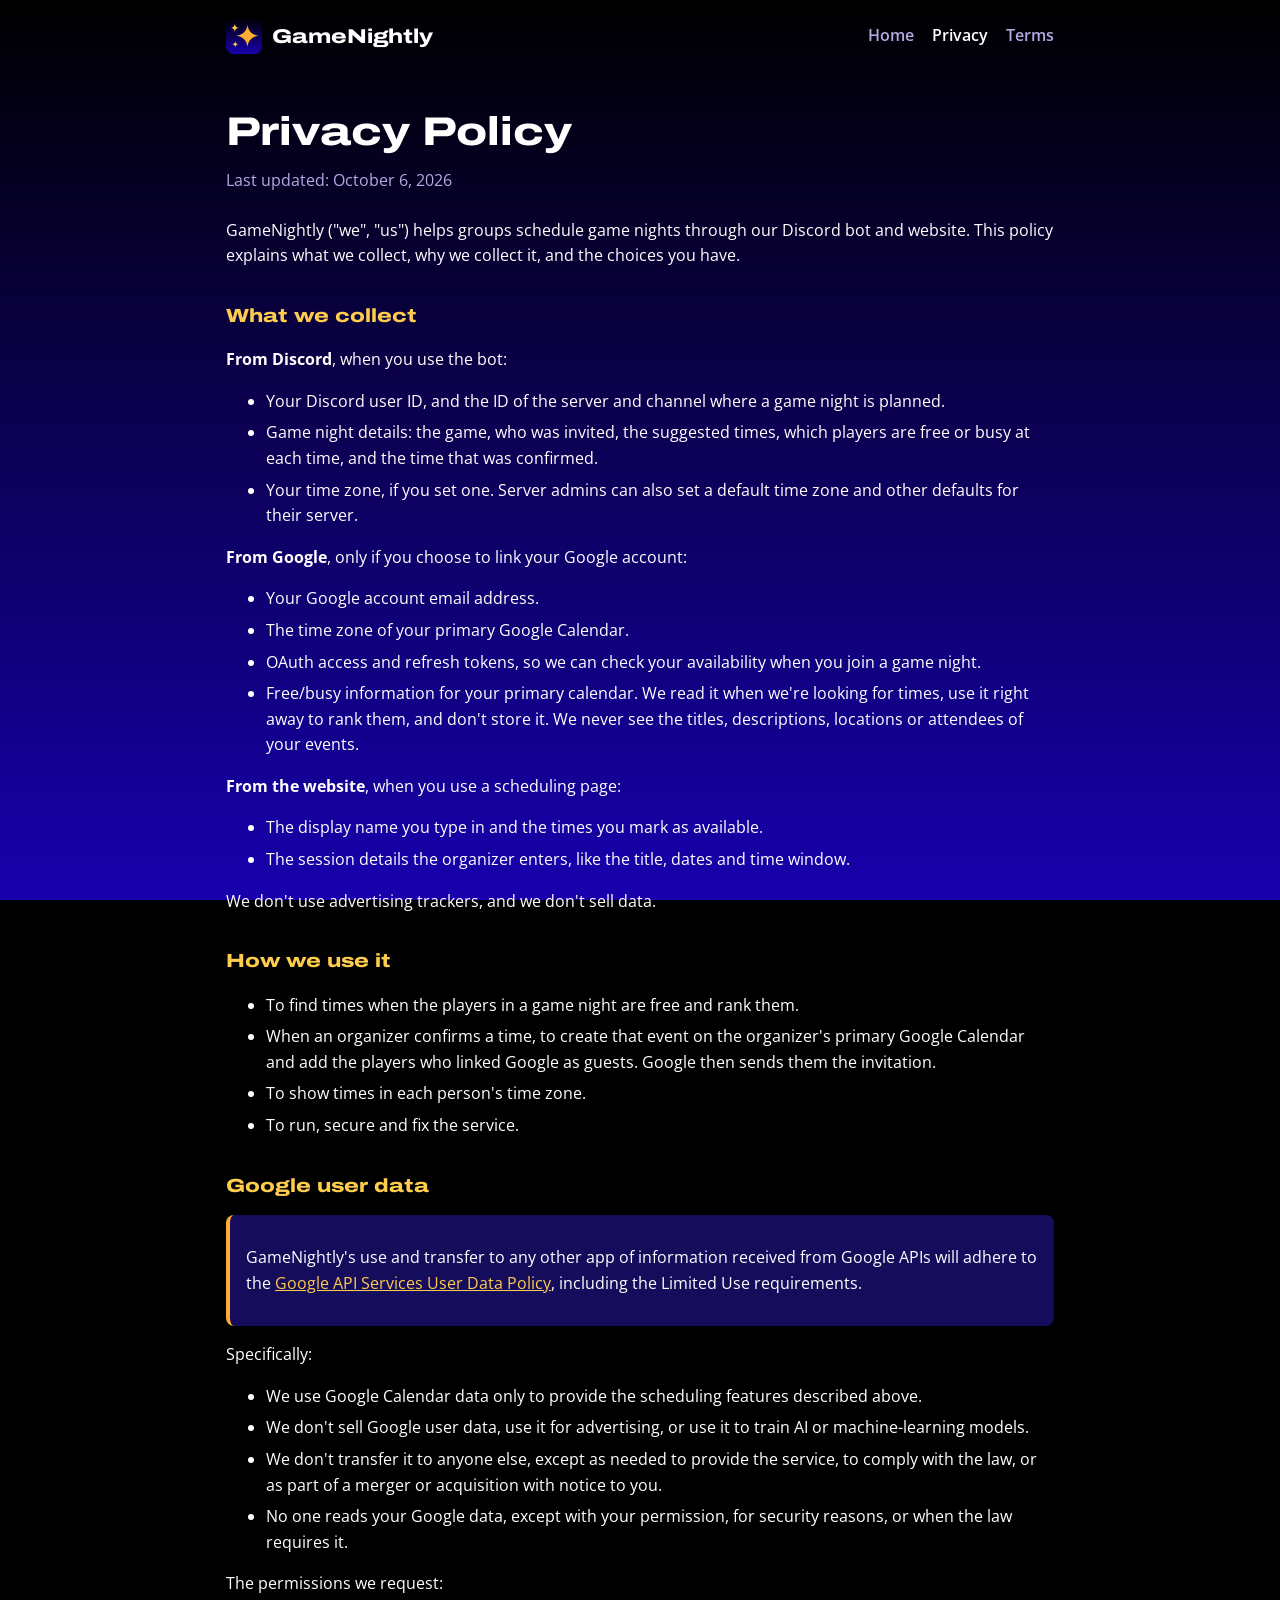
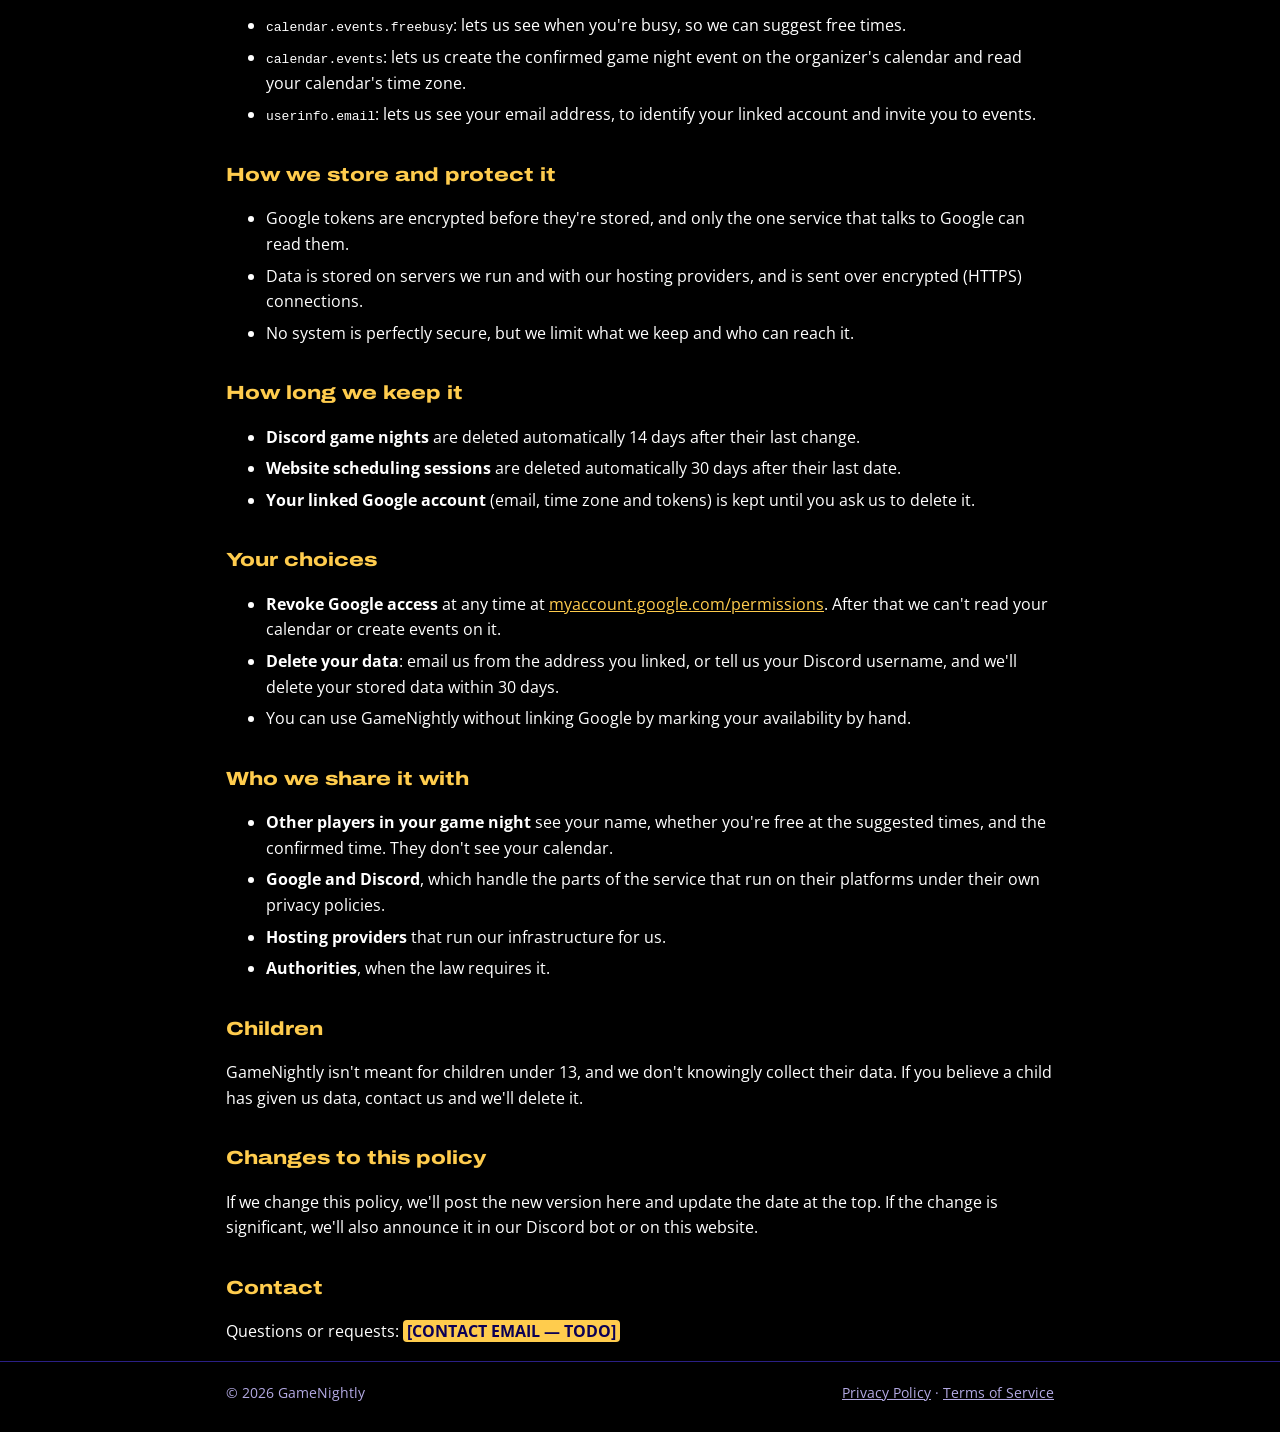
==== privacy.html @ 2a44a175 "GameNightly public site: homepage, privacy policy, terms, logo Addresses ryanhockstad/gamenight#2, #" ====
<!doctype html>
<html lang="en">
<head>
  <meta charset="utf-8" />
  <meta name="viewport" content="width=device-width, initial-scale=1" />
  <title>Privacy Policy · GameNightly</title>
  <link rel="icon" type="image/svg+xml" href="favicon.svg" />
  <link rel="preconnect" href="https://fonts.googleapis.com" />
  <link rel="preconnect" href="https://fonts.gstatic.com" crossorigin />
  <link href="https://fonts.googleapis.com/css2?family=Archivo:wdth,wght@125,800&family=Open+Sans:wght@400;600;700&display=swap" rel="stylesheet" />
  <link rel="stylesheet" href="styles.css" />
</head>
<body>
  <header class="site-header">
    <div class="wrap">
      <a class="brand" href="./"><img src="assets/logo.svg" alt="" /><span>GameNightly</span></a>
      <nav><a href="./">Home</a><a href="privacy.html" aria-current="page">Privacy</a><a href="terms.html">Terms</a></nav>
    </div>
  </header>

  <main class="wrap doc">
    <h1>Privacy Policy</h1>
    <p class="meta">Last updated: October 6, 2026</p>

    <p>GameNightly ("we", "us") helps groups schedule game nights through our Discord bot and website. This policy explains what we collect, why we collect it, and the choices you have.</p>

    <h2>What we collect</h2>
    <p><strong>From Discord</strong>, when you use the bot:</p>
    <ul>
      <li>Your Discord user ID, and the ID of the server and channel where a game night is planned.</li>
      <li>Game night details: the game, who was invited, the suggested times, which players are free or busy at each time, and the time that was confirmed.</li>
      <li>Your time zone, if you set one. Server admins can also set a default time zone and other defaults for their server.</li>
    </ul>
    <p><strong>From Google</strong>, only if you choose to link your Google account:</p>
    <ul>
      <li>Your Google account email address.</li>
      <li>The time zone of your primary Google Calendar.</li>
      <li>OAuth access and refresh tokens, so we can check your availability when you join a game night.</li>
      <li>Free/busy information for your primary calendar. We read it when we're looking for times, use it right away to rank them, and don't store it. We never see the titles, descriptions, locations or attendees of your events.</li>
    </ul>
    <p><strong>From the website</strong>, when you use a scheduling page:</p>
    <ul>
      <li>The display name you type in and the times you mark as available.</li>
      <li>The session details the organizer enters, like the title, dates and time window.</li>
    </ul>
    <p>We don't use advertising trackers, and we don't sell data.</p>

    <h2>How we use it</h2>
    <ul>
      <li>To find times when the players in a game night are free and rank them.</li>
      <li>When an organizer confirms a time, to create that event on the organizer's primary Google Calendar and add the players who linked Google as guests. Google then sends them the invitation.</li>
      <li>To show times in each person's time zone.</li>
      <li>To run, secure and fix the service.</li>
    </ul>

    <h2>Google user data</h2>
    <div class="callout">
      <p>GameNightly's use and transfer to any other app of information received from Google APIs will adhere to the <a href="https://developers.google.com/terms/api-services-user-data-policy">Google API Services User Data Policy</a>, including the Limited Use requirements.</p>
    </div>
    <p>Specifically:</p>
    <ul>
      <li>We use Google Calendar data only to provide the scheduling features described above.</li>
      <li>We don't sell Google user data, use it for advertising, or use it to train AI or machine-learning models.</li>
      <li>We don't transfer it to anyone else, except as needed to provide the service, to comply with the law, or as part of a merger or acquisition with notice to you.</li>
      <li>No one reads your Google data, except with your permission, for security reasons, or when the law requires it.</li>
    </ul>
    <p>The permissions we request:</p>
    <ul>
      <li><code>calendar.events.freebusy</code>: lets us see when you're busy, so we can suggest free times.</li>
      <li><code>calendar.events</code>: lets us create the confirmed game night event on the organizer's calendar and read your calendar's time zone.</li>
      <li><code>userinfo.email</code>: lets us see your email address, to identify your linked account and invite you to events.</li>
    </ul>

    <h2>How we store and protect it</h2>
    <ul>
      <li>Google tokens are encrypted before they're stored, and only the one service that talks to Google can read them.</li>
      <li>Data is stored on servers we run and with our hosting providers, and is sent over encrypted (HTTPS) connections.</li>
      <li>No system is perfectly secure, but we limit what we keep and who can reach it.</li>
    </ul>

    <h2>How long we keep it</h2>
    <ul>
      <li><strong>Discord game nights</strong> are deleted automatically 14 days after their last change.</li>
      <li><strong>Website scheduling sessions</strong> are deleted automatically 30 days after their last date.</li>
      <li><strong>Your linked Google account</strong> (email, time zone and tokens) is kept until you ask us to delete it.</li>
    </ul>

    <h2>Your choices</h2>
    <ul>
      <li><strong>Revoke Google access</strong> at any time at <a href="https://myaccount.google.com/permissions">myaccount.google.com/permissions</a>. After that we can't read your calendar or create events on it.</li>
      <li><strong>Delete your data</strong>: email us from the address you linked, or tell us your Discord username, and we'll delete your stored data within 30 days.</li>
      <li>You can use GameNightly without linking Google by marking your availability by hand.</li>
    </ul>

    <h2>Who we share it with</h2>
    <ul>
      <li><strong>Other players in your game night</strong> see your name, whether you're free at the suggested times, and the confirmed time. They don't see your calendar.</li>
      <li><strong>Google and Discord</strong>, which handle the parts of the service that run on their platforms under their own privacy policies.</li>
      <li><strong>Hosting providers</strong> that run our infrastructure for us.</li>
      <li><strong>Authorities</strong>, when the law requires it.</li>
    </ul>

    <h2>Children</h2>
    <p>GameNightly isn't meant for children under 13, and we don't knowingly collect their data. If you believe a child has given us data, contact us and we'll delete it.</p>

    <h2>Changes to this policy</h2>
    <p>If we change this policy, we'll post the new version here and update the date at the top. If the change is significant, we'll also announce it in our Discord bot or on this website.</p>

    <h2>Contact</h2>
    <p>Questions or requests: <span class="todo">[CONTACT EMAIL — TODO]</span></p>
  </main>

  <footer class="site-footer">
    <div class="wrap">
      <span>© 2026 GameNightly</span>
      <span><a href="privacy.html">Privacy Policy</a> · <a href="terms.html">Terms of Service</a></span>
    </div>
  </footer>
</body>
</html>
---- styles.css ----
/* Brand tokens match gamenight/web/src/styles.css (GameNightly web app). */
:root {
  --night-top: #000000;
  --night-bottom: #1800ad;
  --purple: #8c52ff;
  --orange: #ffac33;
  --yellow: #ffcc4d;
  --surface: #0c0540;
  --surface-2: #150c5c;
  --border: #2a1f85;
  --text: #ffffff;
  --muted: #b3a9e3;
  --ink: #0c0055;
  --radius: 14px;
  --font-display: "Archivo", "Arial Black", sans-serif;
  --font-body: "Open Sans", ui-sans-serif, system-ui, -apple-system, "Segoe UI", sans-serif;

  color-scheme: dark;
  font-family: var(--font-body);
  color: var(--text);
  line-height: 1.6;
  -webkit-font-smoothing: antialiased;
}

* { box-sizing: border-box; }

body {
  margin: 0;
  min-height: 100vh;
  display: flex;
  flex-direction: column;
  background: linear-gradient(180deg, var(--night-top) 0%, var(--night-bottom) 100%) fixed;
  background-color: var(--night-top);
}

a { color: var(--yellow); }
a:hover { color: var(--orange); }

.wrap { width: 100%; max-width: 860px; margin: 0 auto; padding: 0 16px; }

/* Header / footer */
.site-header { padding: 18px 0; }
.site-header .wrap { display: flex; align-items: center; justify-content: space-between; gap: 16px; flex-wrap: wrap; }
.brand { display: flex; align-items: center; gap: 10px; text-decoration: none; color: var(--text); }
.brand img { width: 36px; height: 36px; }
.brand span, h1, h2 { font-family: var(--font-display); font-stretch: 125%; font-weight: 800; }
.brand span { font-size: 20px; }
nav { display: flex; gap: 18px; }
nav a { color: var(--muted); text-decoration: none; font-weight: 600; }
nav a:hover, nav a[aria-current="page"] { color: var(--text); }

main { flex: 1; padding-bottom: 48px; }

.site-footer { border-top: 1px solid var(--border); padding: 20px 0 28px; color: var(--muted); font-size: 14px; }
.site-footer .wrap { display: flex; justify-content: space-between; gap: 12px; flex-wrap: wrap; }
.site-footer a { color: var(--muted); }

/* Home */
.hero { text-align: center; padding: 48px 0 32px; }
.hero img { width: 120px; height: 120px; }
.hero h1 { font-size: clamp(34px, 8vw, 56px); line-height: 1.1; margin: 20px 0 12px; }
.hero p { font-size: 19px; color: var(--muted); max-width: 560px; margin: 0 auto; }

section { margin-top: 40px; }
h2 { font-size: 22px; margin: 0 0 14px; color: var(--yellow); }

.steps { list-style: none; padding: 0; margin: 0; display: grid; grid-template-columns: 1fr; gap: 14px; }
@media (min-width: 720px) { .steps { grid-template-columns: repeat(3, 1fr); } }
.steps li, .card { background: var(--surface); border: 1px solid var(--border); border-radius: var(--radius); padding: 18px; }
.steps b { display: block; color: var(--orange); margin-bottom: 4px; }

.scopes { width: 100%; border-collapse: collapse; background: var(--surface); border-radius: var(--radius); overflow: hidden; }
.scopes th, .scopes td { text-align: left; vertical-align: top; padding: 12px 14px; border-bottom: 1px solid var(--border); }
.scopes th { background: var(--surface-2); font-size: 14px; color: var(--muted); }
.scopes tr:last-child td { border-bottom: 0; }
.scopes code { font-size: 13px; color: var(--yellow); overflow-wrap: anywhere; }

@media (max-width: 600px) {
  .scopes thead { display: none; }
  .scopes tr { display: block; border-bottom: 1px solid var(--border); }
  .scopes td { display: block; border: 0; padding: 6px 14px; }
  .scopes td:first-child { padding-top: 14px; }
  .scopes td:last-child { padding-bottom: 14px; }
}

/* Legal pages */
.doc h1 { font-size: clamp(28px, 6vw, 40px); margin: 28px 0 4px; }
.doc .meta { color: var(--muted); margin: 0 0 24px; }
.doc h2 { font-size: 19px; margin-top: 32px; }
.doc li { margin-bottom: 6px; }
.callout { background: var(--surface-2); border-left: 4px solid var(--orange); border-radius: 8px; padding: 14px 16px; }
.todo { background: var(--yellow); color: var(--ink); padding: 0 4px; border-radius: 4px; font-weight: 700; }
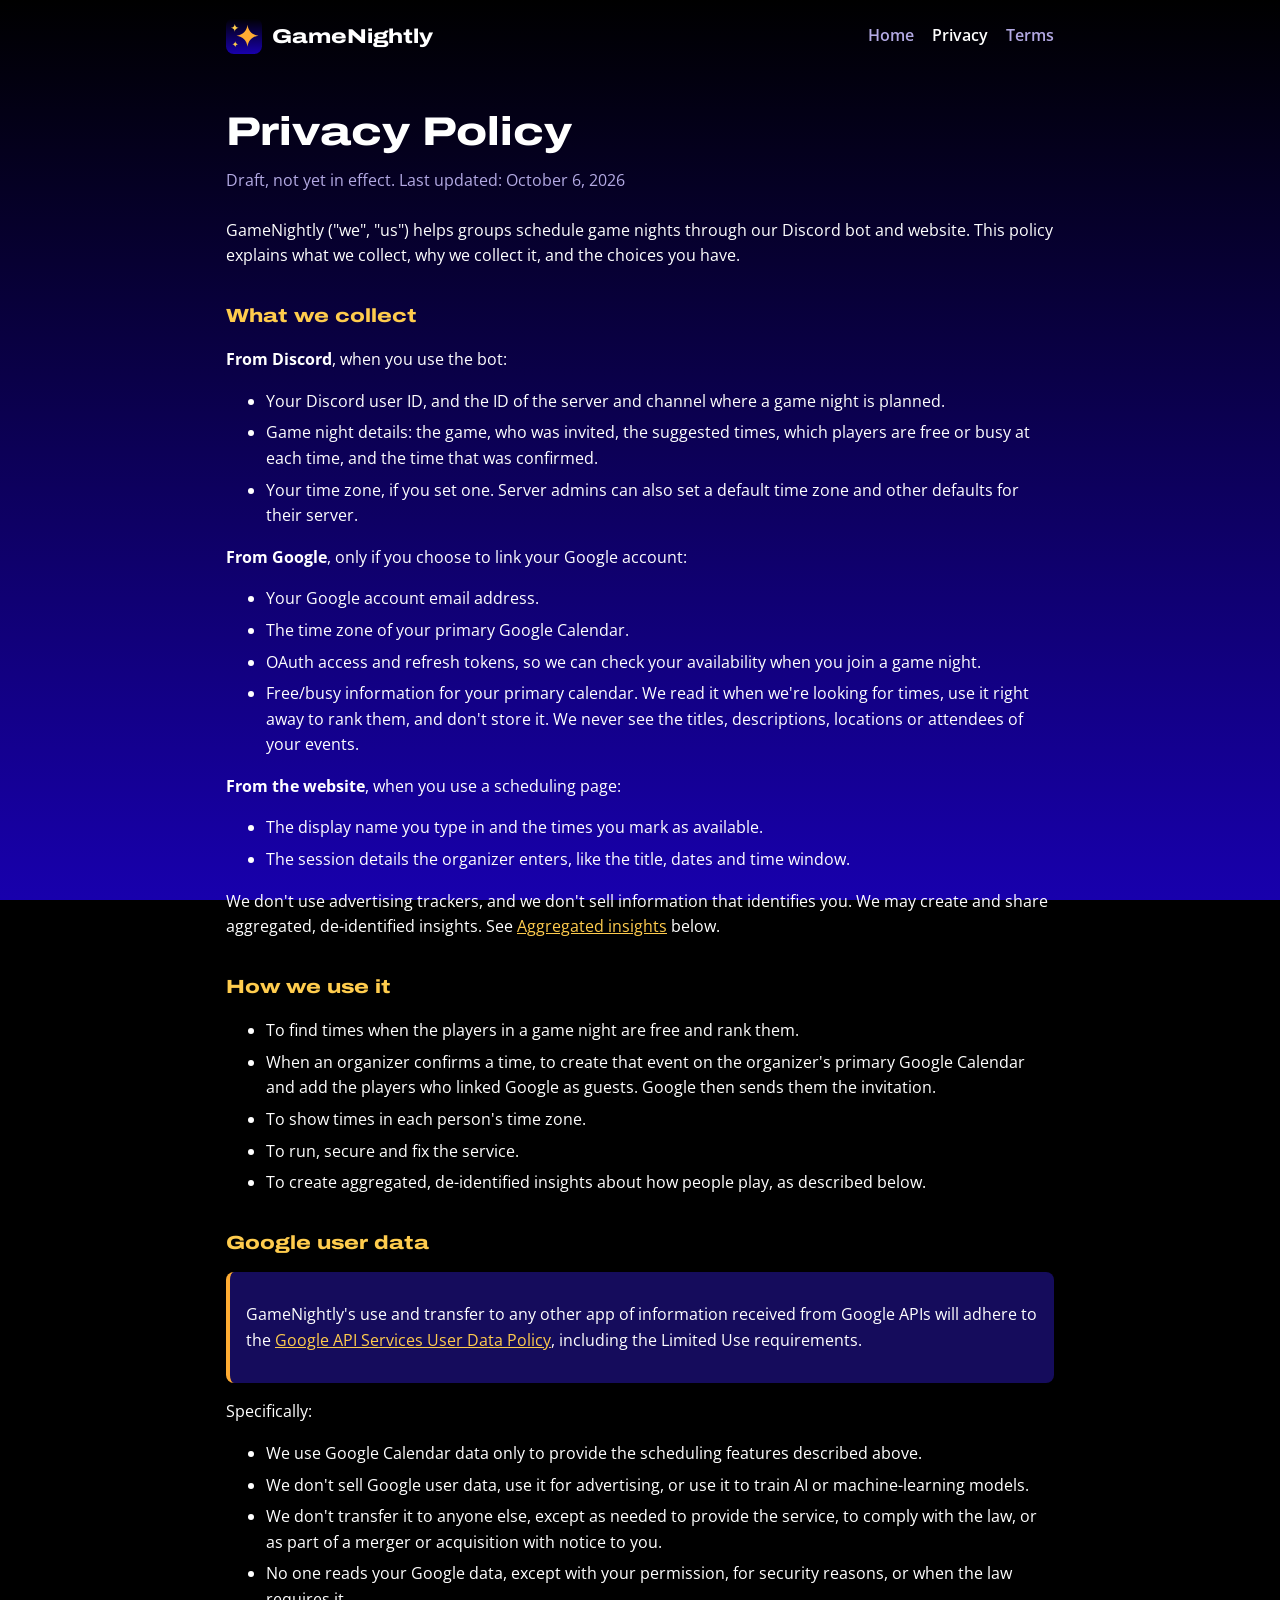
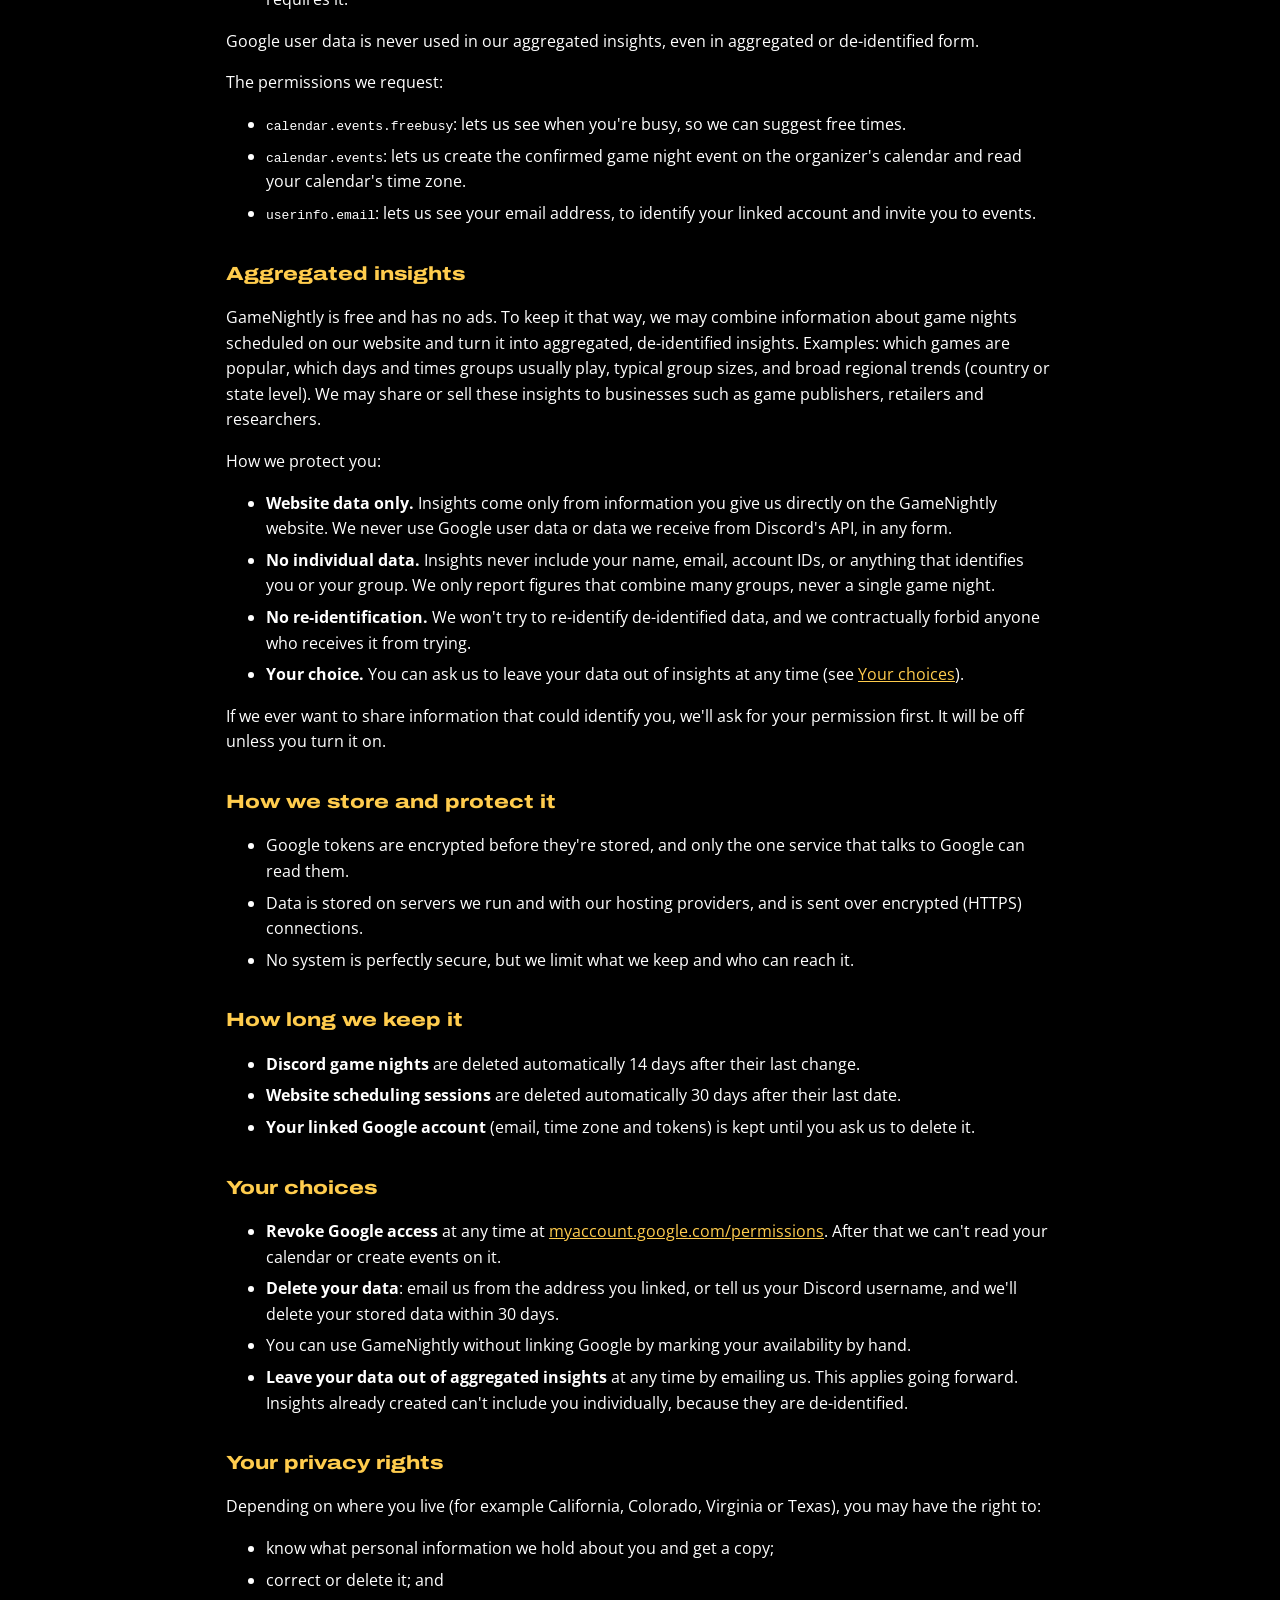
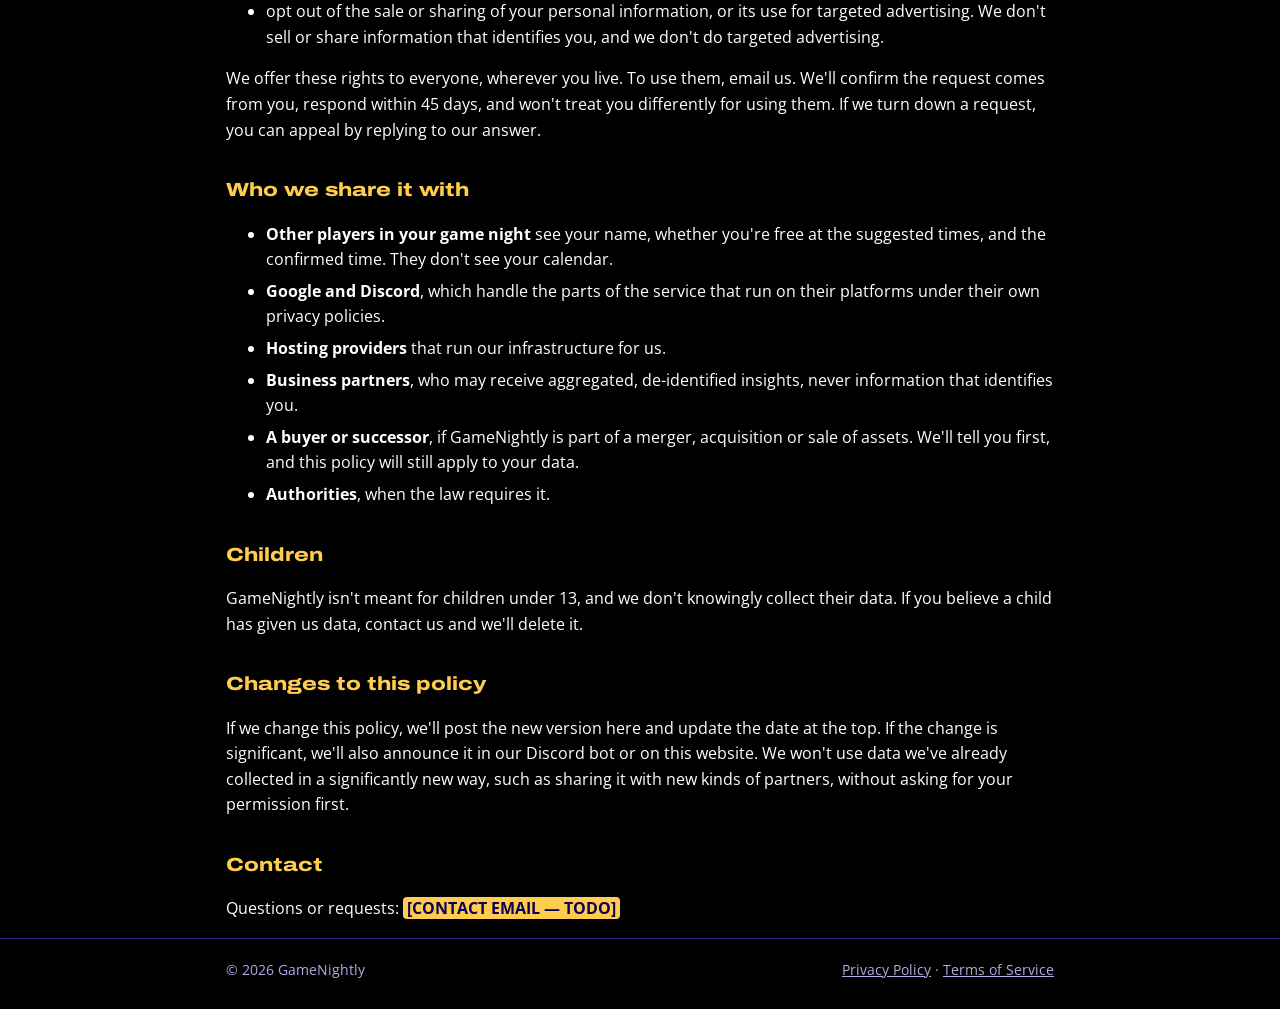
==== commit 4b4f4a1d: "Draft: allow aggregated, de-identified insights in Privacy Policy and Terms Adds an Aggregated insig" ====
--- a/privacy.html
+++ b/privacy.html
@@ -20,7 +20,7 @@
 
   <main class="wrap doc">
     <h1>Privacy Policy</h1>
-    <p class="meta">Last updated: October 6, 2026</p>
+    <p class="meta">Draft, not yet in effect. Last updated: October 6, 2026</p>
 
     <p>GameNightly ("we", "us") helps groups schedule game nights through our Discord bot and website. This policy explains what we collect, why we collect it, and the choices you have.</p>
 
@@ -43,7 +43,7 @@
       <li>The display name you type in and the times you mark as available.</li>
       <li>The session details the organizer enters, like the title, dates and time window.</li>
     </ul>
-    <p>We don't use advertising trackers, and we don't sell data.</p>
+    <p>We don't use advertising trackers, and we don't sell information that identifies you. We may create and share aggregated, de-identified insights. See <a href="#insights">Aggregated insights</a> below.</p>
 
     <h2>How we use it</h2>
     <ul>
@@ -51,6 +51,7 @@
       <li>When an organizer confirms a time, to create that event on the organizer's primary Google Calendar and add the players who linked Google as guests. Google then sends them the invitation.</li>
       <li>To show times in each person's time zone.</li>
       <li>To run, secure and fix the service.</li>
+      <li>To create aggregated, de-identified insights about how people play, as described below.</li>
     </ul>
 
     <h2>Google user data</h2>
@@ -64,12 +65,24 @@
       <li>We don't transfer it to anyone else, except as needed to provide the service, to comply with the law, or as part of a merger or acquisition with notice to you.</li>
       <li>No one reads your Google data, except with your permission, for security reasons, or when the law requires it.</li>
     </ul>
+    <p>Google user data is never used in our aggregated insights, even in aggregated or de-identified form.</p>
     <p>The permissions we request:</p>
     <ul>
       <li><code>calendar.events.freebusy</code>: lets us see when you're busy, so we can suggest free times.</li>
       <li><code>calendar.events</code>: lets us create the confirmed game night event on the organizer's calendar and read your calendar's time zone.</li>
       <li><code>userinfo.email</code>: lets us see your email address, to identify your linked account and invite you to events.</li>
     </ul>
+
+    <h2 id="insights">Aggregated insights</h2>
+    <p>GameNightly is free and has no ads. To keep it that way, we may combine information about game nights scheduled on our website and turn it into aggregated, de-identified insights. Examples: which games are popular, which days and times groups usually play, typical group sizes, and broad regional trends (country or state level). We may share or sell these insights to businesses such as game publishers, retailers and researchers.</p>
+    <p>How we protect you:</p>
+    <ul>
+      <li><strong>Website data only.</strong> Insights come only from information you give us directly on the GameNightly website. We never use Google user data or data we receive from Discord's API, in any form.</li>
+      <li><strong>No individual data.</strong> Insights never include your name, email, account IDs, or anything that identifies you or your group. We only report figures that combine many groups, never a single game night.</li>
+      <li><strong>No re-identification.</strong> We won't try to re-identify de-identified data, and we contractually forbid anyone who receives it from trying.</li>
+      <li><strong>Your choice.</strong> You can ask us to leave your data out of insights at any time (see <a href="#choices">Your choices</a>).</li>
+    </ul>
+    <p>If we ever want to share information that could identify you, we'll ask for your permission first. It will be off unless you turn it on.</p>
 
     <h2>How we store and protect it</h2>
     <ul>
@@ -85,18 +98,30 @@
       <li><strong>Your linked Google account</strong> (email, time zone and tokens) is kept until you ask us to delete it.</li>
     </ul>
 
-    <h2>Your choices</h2>
+    <h2 id="choices">Your choices</h2>
     <ul>
       <li><strong>Revoke Google access</strong> at any time at <a href="https://myaccount.google.com/permissions">myaccount.google.com/permissions</a>. After that we can't read your calendar or create events on it.</li>
       <li><strong>Delete your data</strong>: email us from the address you linked, or tell us your Discord username, and we'll delete your stored data within 30 days.</li>
       <li>You can use GameNightly without linking Google by marking your availability by hand.</li>
+      <li><strong>Leave your data out of aggregated insights</strong> at any time by emailing us. This applies going forward. Insights already created can't include you individually, because they are de-identified.</li>
     </ul>
+
+    <h2>Your privacy rights</h2>
+    <p>Depending on where you live (for example California, Colorado, Virginia or Texas), you may have the right to:</p>
+    <ul>
+      <li>know what personal information we hold about you and get a copy;</li>
+      <li>correct or delete it; and</li>
+      <li>opt out of the sale or sharing of your personal information, or its use for targeted advertising. We don't sell or share information that identifies you, and we don't do targeted advertising.</li>
+    </ul>
+    <p>We offer these rights to everyone, wherever you live. To use them, email us. We'll confirm the request comes from you, respond within 45 days, and won't treat you differently for using them. If we turn down a request, you can appeal by replying to our answer.</p>
 
     <h2>Who we share it with</h2>
     <ul>
       <li><strong>Other players in your game night</strong> see your name, whether you're free at the suggested times, and the confirmed time. They don't see your calendar.</li>
       <li><strong>Google and Discord</strong>, which handle the parts of the service that run on their platforms under their own privacy policies.</li>
       <li><strong>Hosting providers</strong> that run our infrastructure for us.</li>
+      <li><strong>Business partners</strong>, who may receive aggregated, de-identified insights, never information that identifies you.</li>
+      <li><strong>A buyer or successor</strong>, if GameNightly is part of a merger, acquisition or sale of assets. We'll tell you first, and this policy will still apply to your data.</li>
       <li><strong>Authorities</strong>, when the law requires it.</li>
     </ul>
 
@@ -104,7 +129,7 @@
     <p>GameNightly isn't meant for children under 13, and we don't knowingly collect their data. If you believe a child has given us data, contact us and we'll delete it.</p>
 
     <h2>Changes to this policy</h2>
-    <p>If we change this policy, we'll post the new version here and update the date at the top. If the change is significant, we'll also announce it in our Discord bot or on this website.</p>
+    <p>If we change this policy, we'll post the new version here and update the date at the top. If the change is significant, we'll also announce it in our Discord bot or on this website. We won't use data we've already collected in a significantly new way, such as sharing it with new kinds of partners, without asking for your permission first.</p>
 
     <h2>Contact</h2>
     <p>Questions or requests: <span class="todo">[CONTACT EMAIL — TODO]</span></p>
--- a/styles.css
+++ b/styles.css
@@ -55,33 +55,7 @@
 .site-footer .wrap { display: flex; justify-content: space-between; gap: 12px; flex-wrap: wrap; }
 .site-footer a { color: var(--muted); }
 
-/* Home */
-.hero { text-align: center; padding: 48px 0 32px; }
-.hero img { width: 120px; height: 120px; }
-.hero h1 { font-size: clamp(34px, 8vw, 56px); line-height: 1.1; margin: 20px 0 12px; }
-.hero p { font-size: 19px; color: var(--muted); max-width: 560px; margin: 0 auto; }
-
-section { margin-top: 40px; }
 h2 { font-size: 22px; margin: 0 0 14px; color: var(--yellow); }
-
-.steps { list-style: none; padding: 0; margin: 0; display: grid; grid-template-columns: 1fr; gap: 14px; }
-@media (min-width: 720px) { .steps { grid-template-columns: repeat(3, 1fr); } }
-.steps li, .card { background: var(--surface); border: 1px solid var(--border); border-radius: var(--radius); padding: 18px; }
-.steps b { display: block; color: var(--orange); margin-bottom: 4px; }
-
-.scopes { width: 100%; border-collapse: collapse; background: var(--surface); border-radius: var(--radius); overflow: hidden; }
-.scopes th, .scopes td { text-align: left; vertical-align: top; padding: 12px 14px; border-bottom: 1px solid var(--border); }
-.scopes th { background: var(--surface-2); font-size: 14px; color: var(--muted); }
-.scopes tr:last-child td { border-bottom: 0; }
-.scopes code { font-size: 13px; color: var(--yellow); overflow-wrap: anywhere; }
-
-@media (max-width: 600px) {
-  .scopes thead { display: none; }
-  .scopes tr { display: block; border-bottom: 1px solid var(--border); }
-  .scopes td { display: block; border: 0; padding: 6px 14px; }
-  .scopes td:first-child { padding-top: 14px; }
-  .scopes td:last-child { padding-bottom: 14px; }
-}
 
 /* Legal pages */
 .doc h1 { font-size: clamp(28px, 6vw, 40px); margin: 28px 0 4px; }
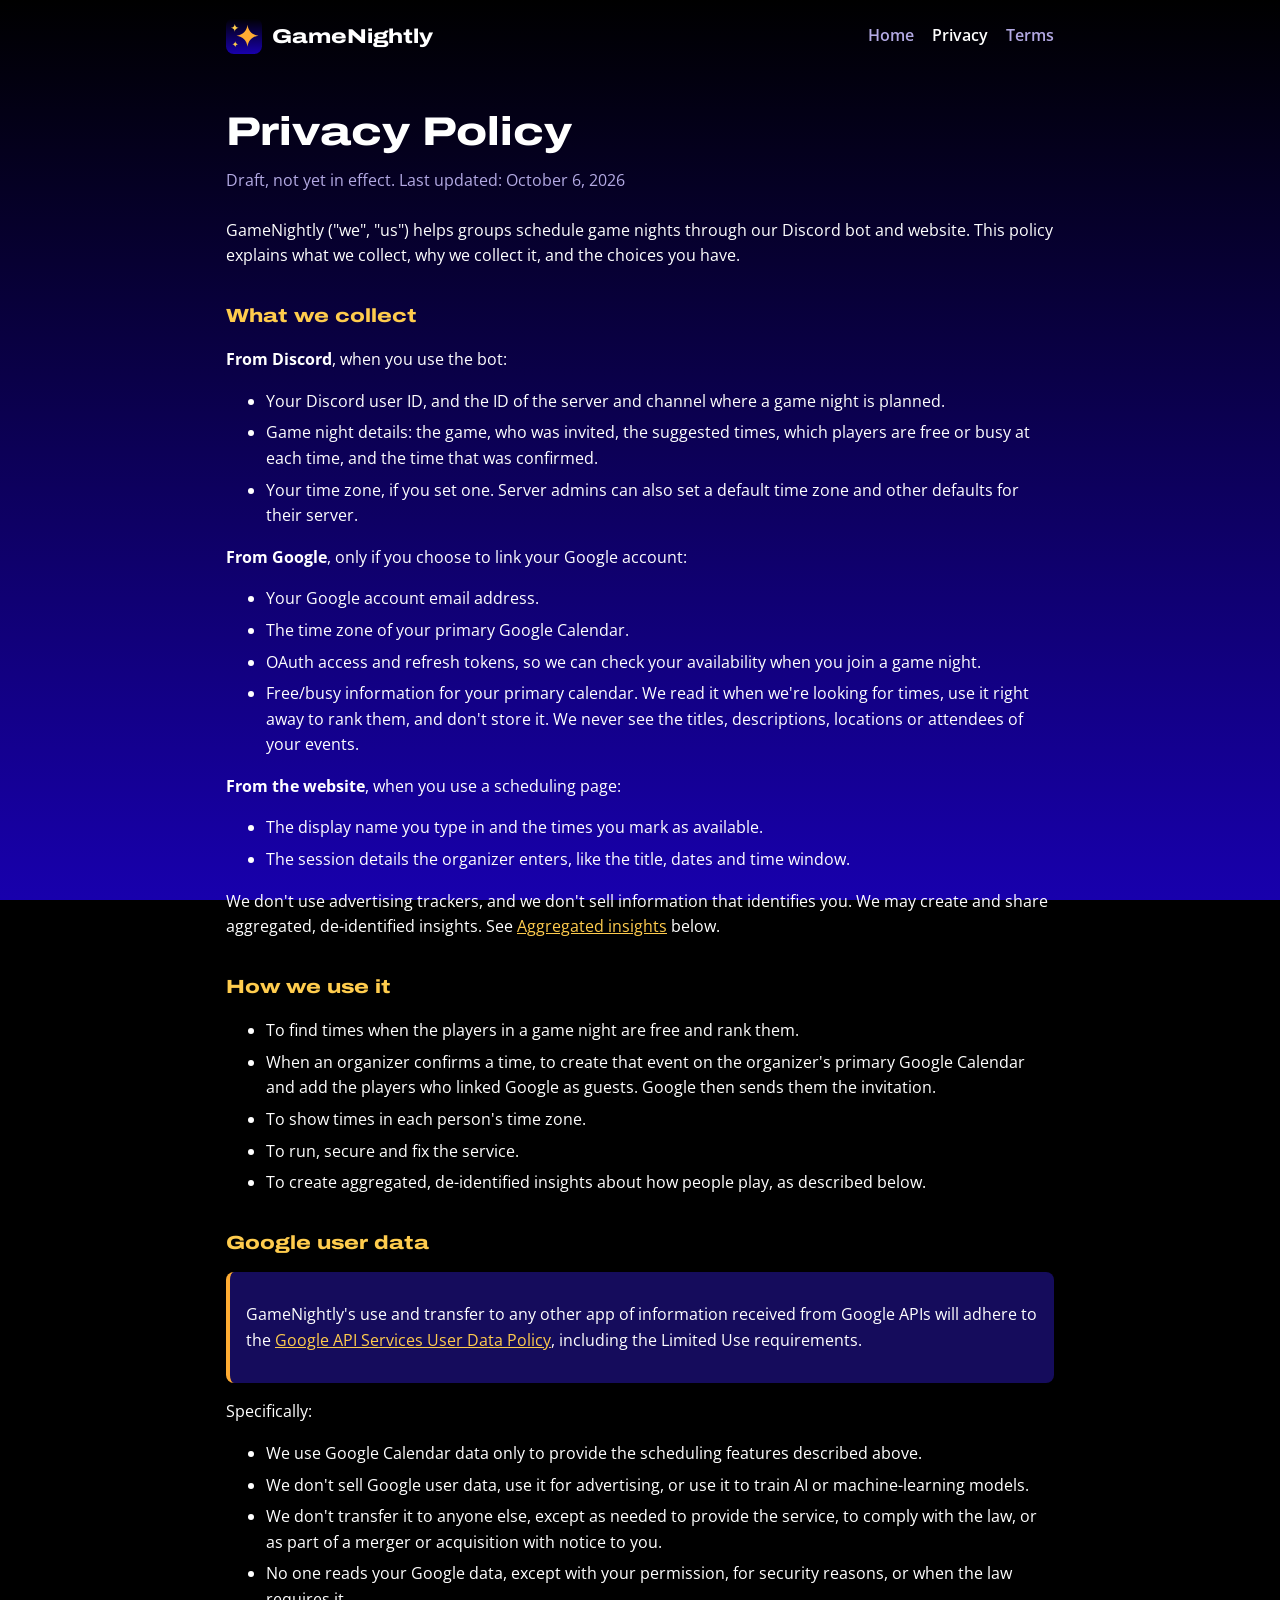
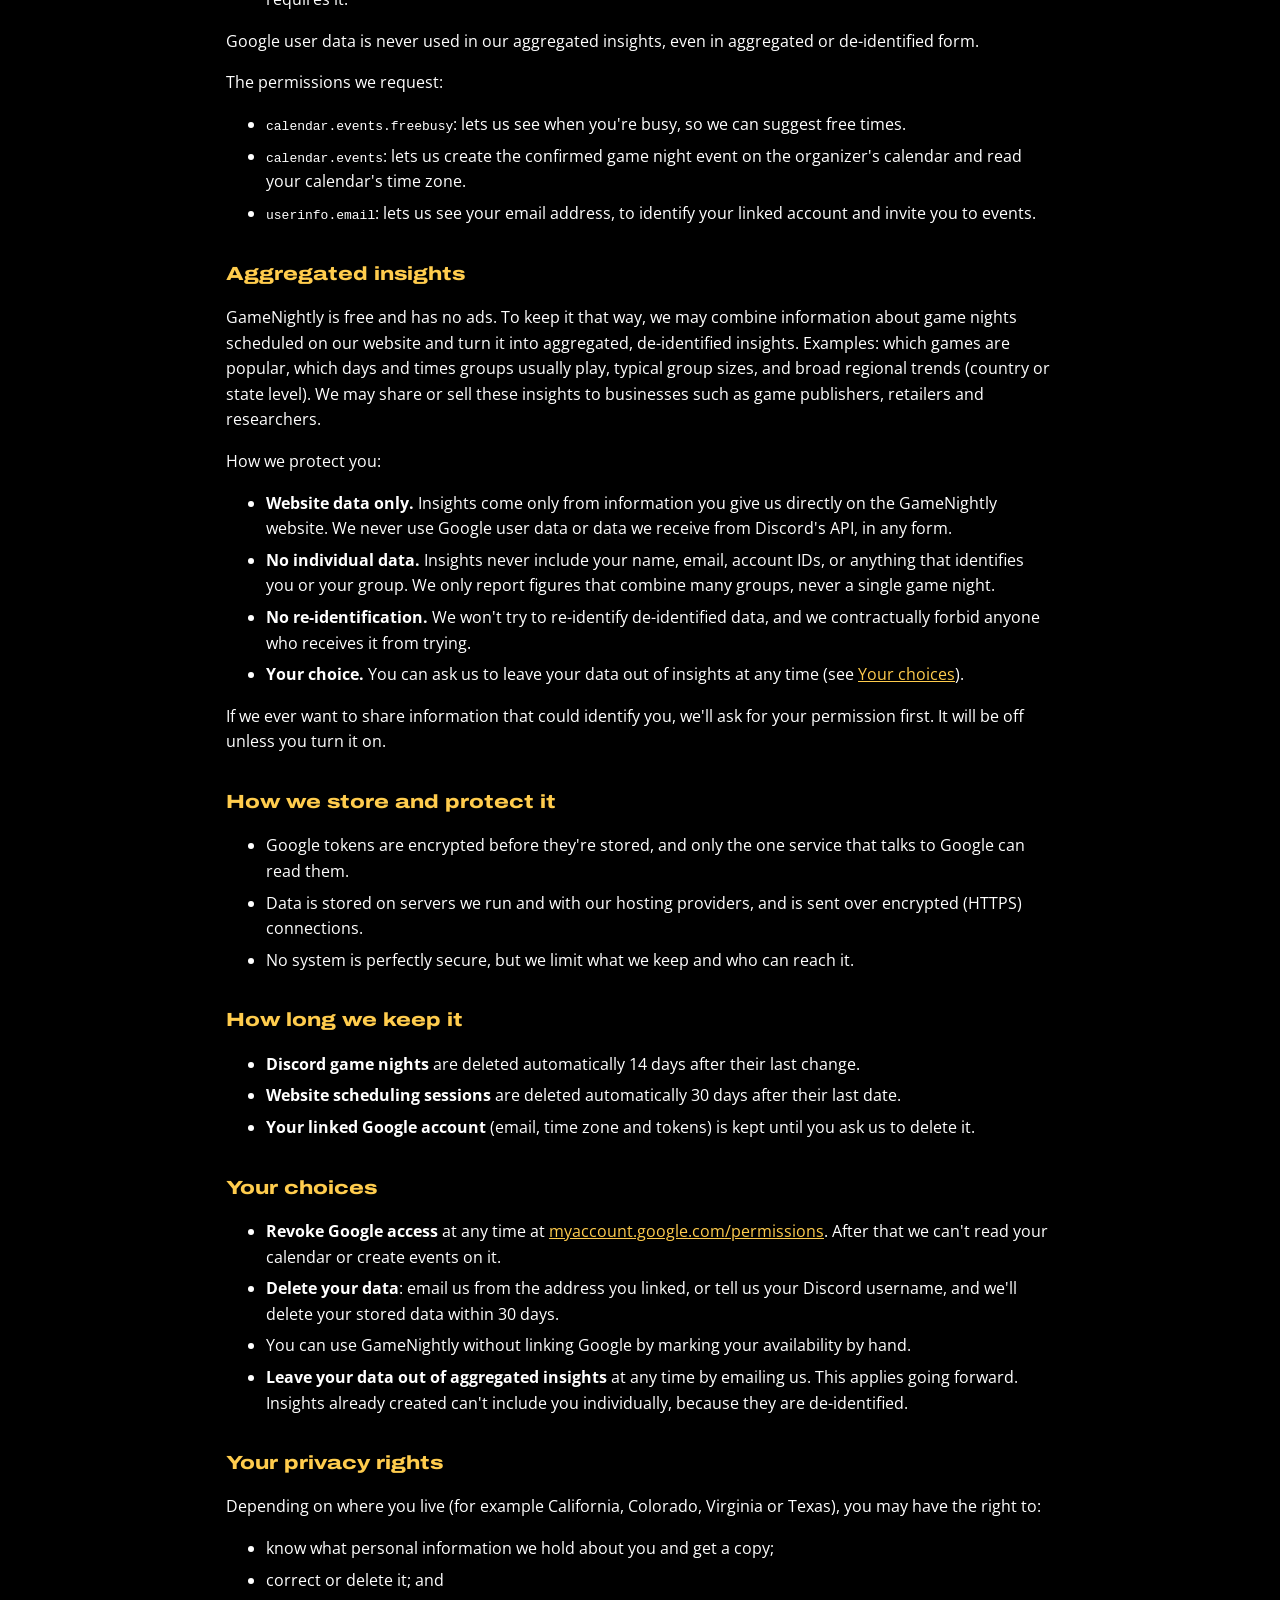
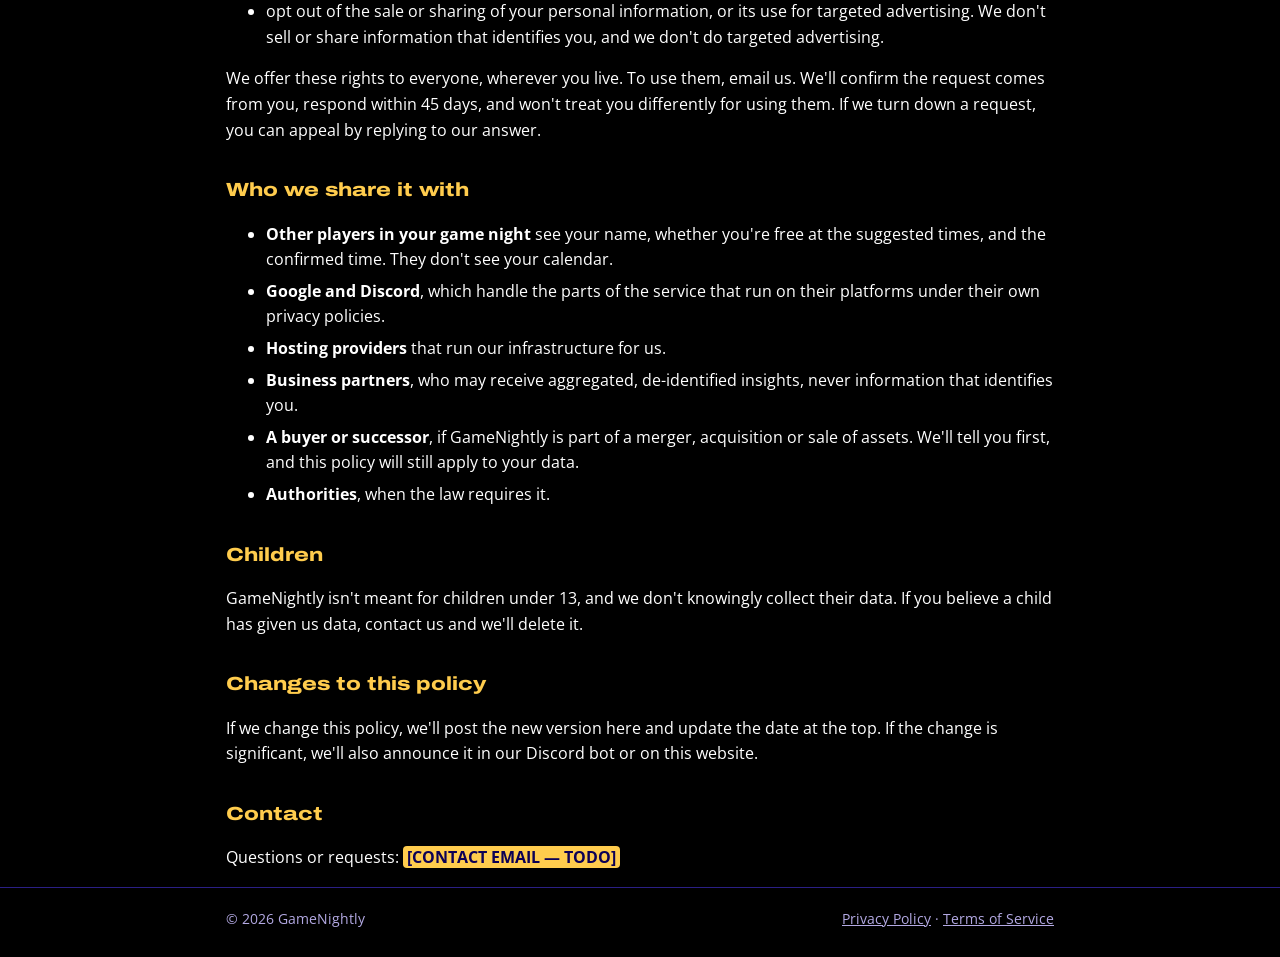
==== commit 0a79e28e: "Remove language about previously collected data Co-Authored-By: Claude Opus 5.5 <noreply@anthropic.c" ====
--- a/privacy.html
+++ b/privacy.html
@@ -129,7 +129,7 @@
     <p>GameNightly isn't meant for children under 13, and we don't knowingly collect their data. If you believe a child has given us data, contact us and we'll delete it.</p>
 
     <h2>Changes to this policy</h2>
-    <p>If we change this policy, we'll post the new version here and update the date at the top. If the change is significant, we'll also announce it in our Discord bot or on this website. We won't use data we've already collected in a significantly new way, such as sharing it with new kinds of partners, without asking for your permission first.</p>
+    <p>If we change this policy, we'll post the new version here and update the date at the top. If the change is significant, we'll also announce it in our Discord bot or on this website.</p>
 
     <h2>Contact</h2>
     <p>Questions or requests: <span class="todo">[CONTACT EMAIL — TODO]</span></p>
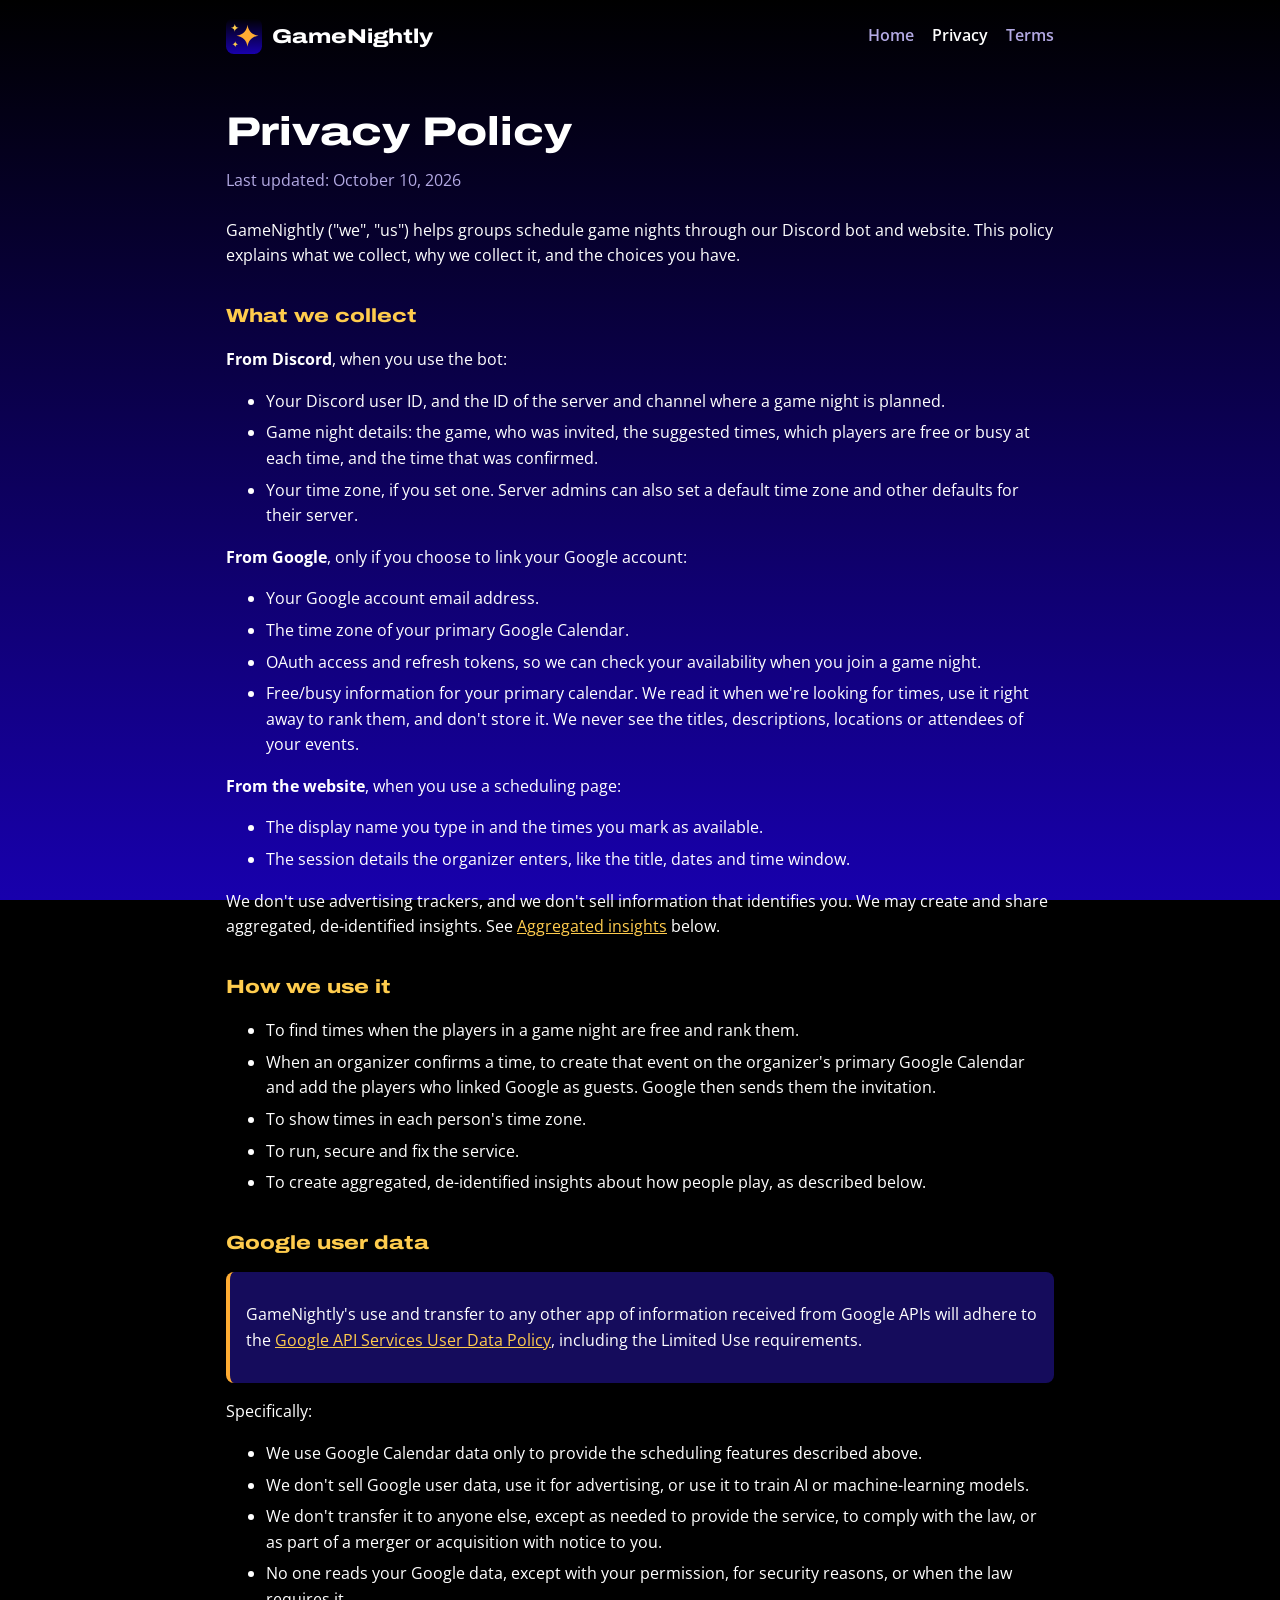
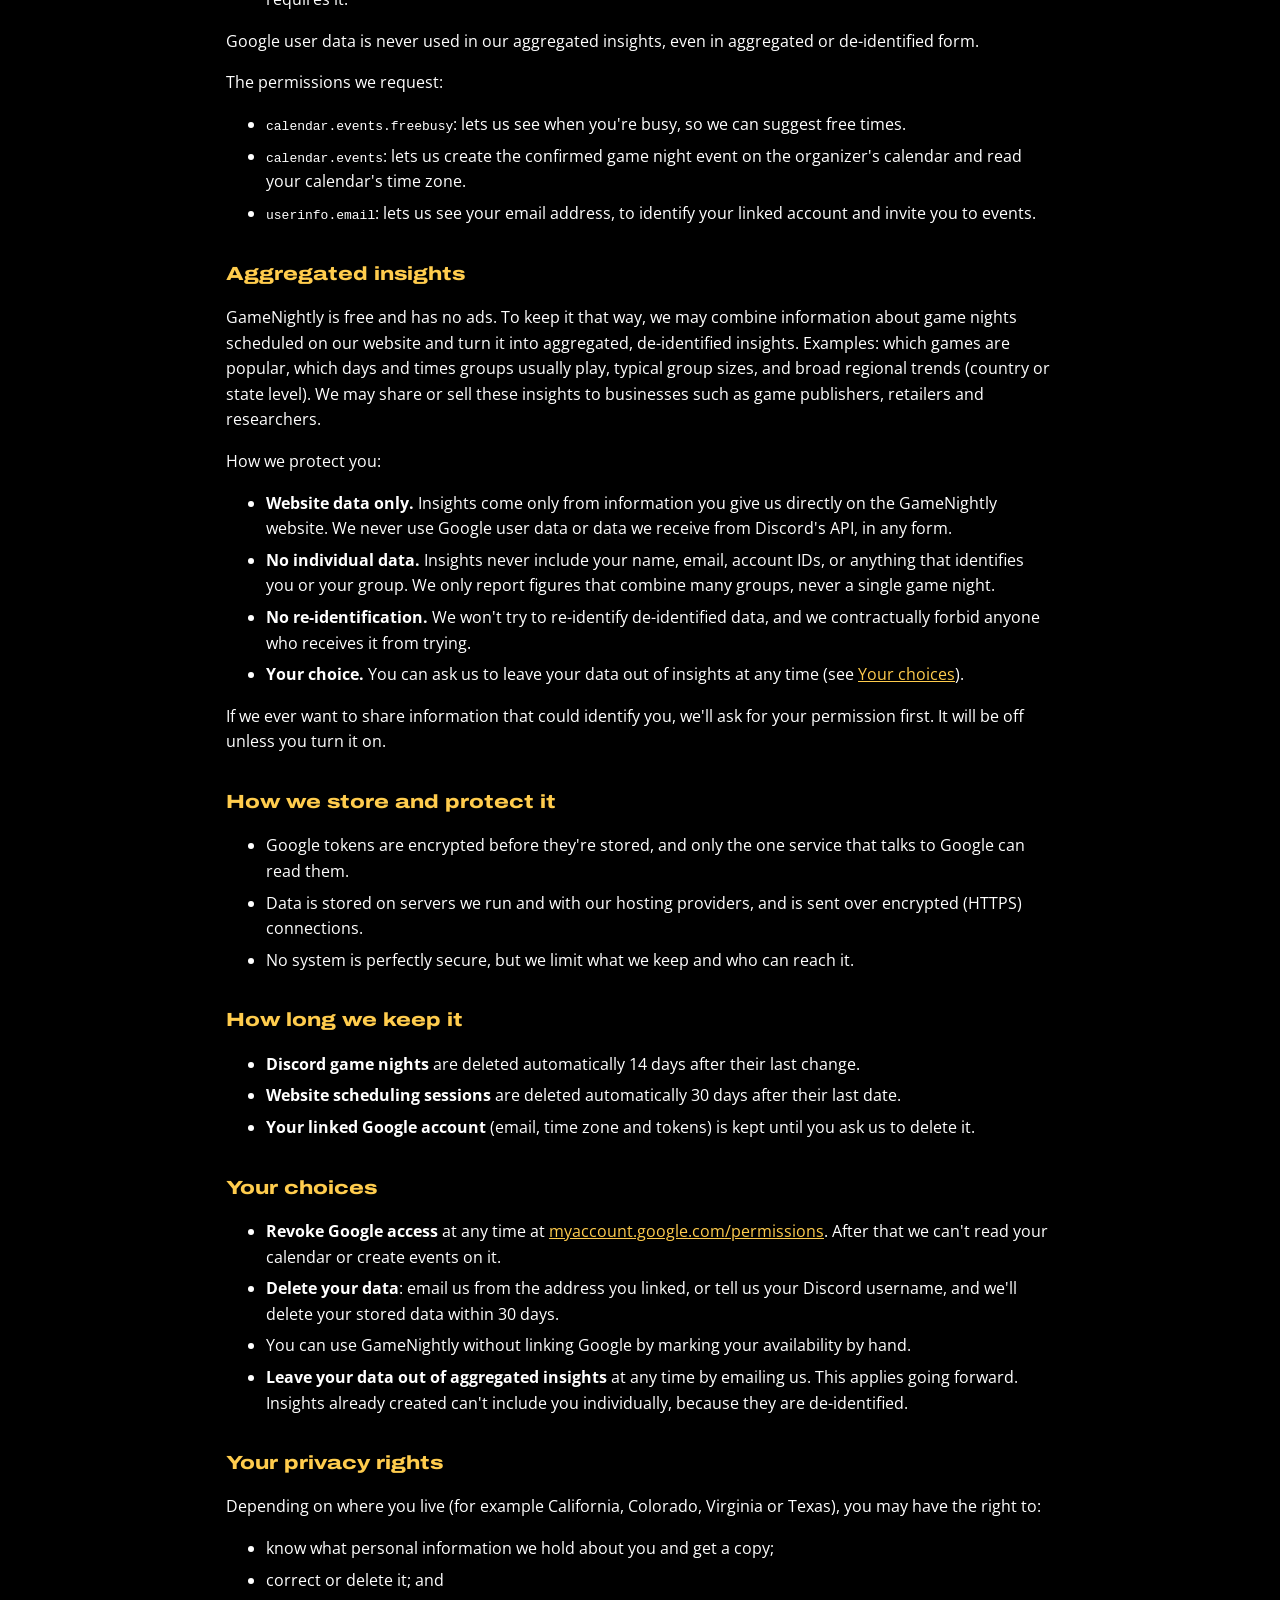
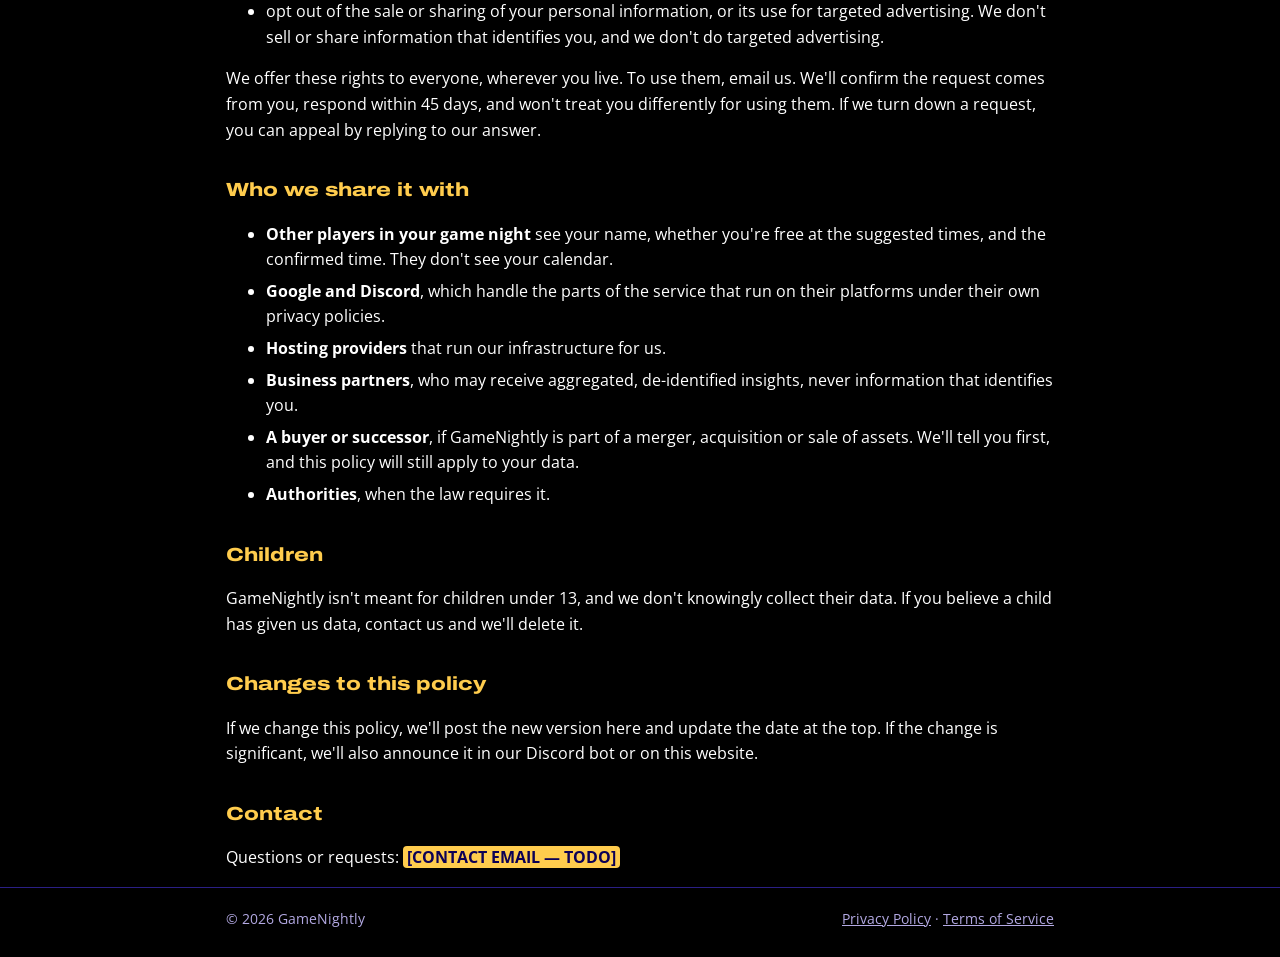
==== commit 53560217: "Remove draft label and update dates Co-Authored-By: Claude Opus 5.5 <noreply@anthropic.com>" ====
--- a/privacy.html
+++ b/privacy.html
@@ -20,7 +20,7 @@
 
   <main class="wrap doc">
     <h1>Privacy Policy</h1>
-    <p class="meta">Draft, not yet in effect. Last updated: October 6, 2026</p>
+    <p class="meta">Last updated: October 10, 2026</p>
 
     <p>GameNightly ("we", "us") helps groups schedule game nights through our Discord bot and website. This policy explains what we collect, why we collect it, and the choices you have.</p>
 
